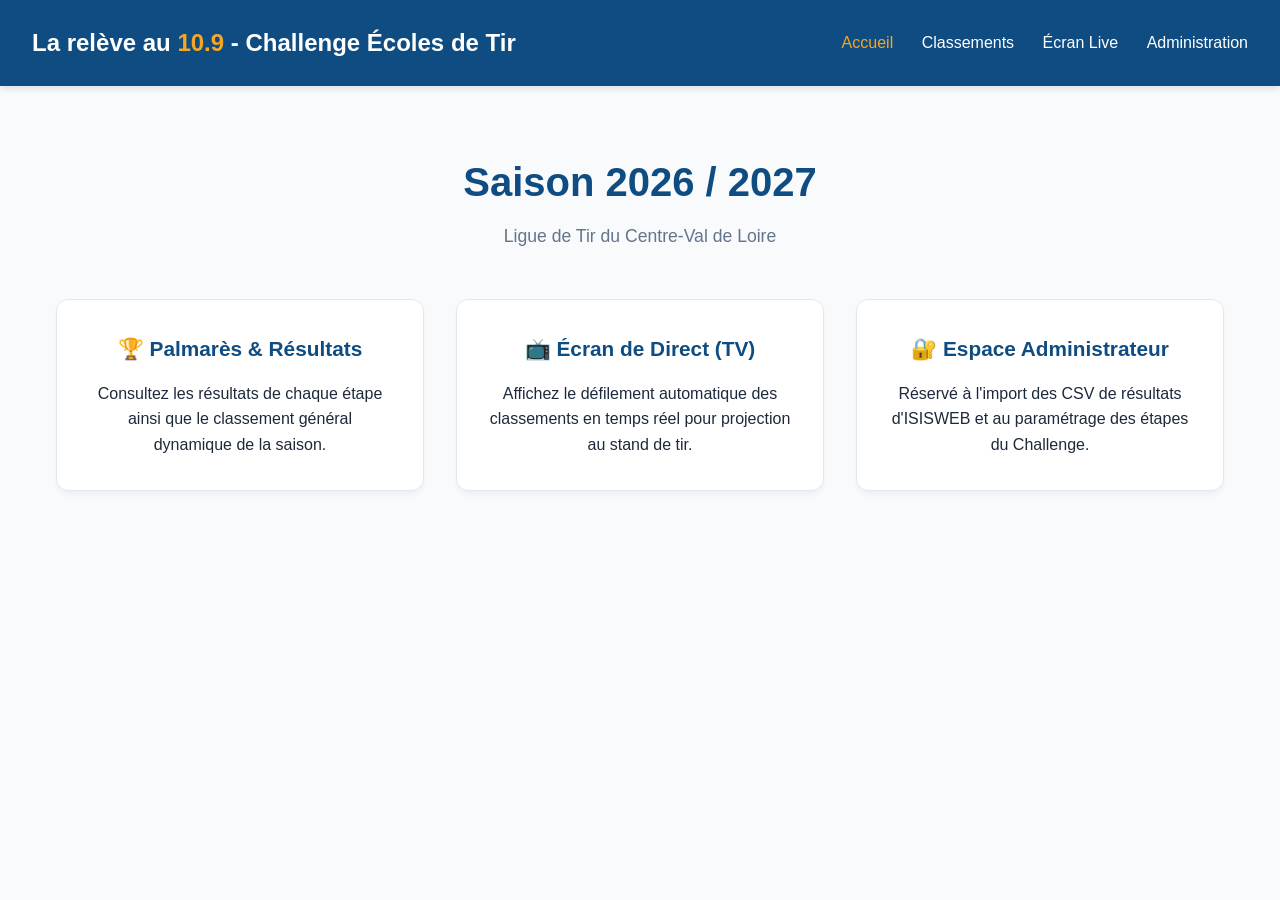
==== public/index.html @ d03ba18c "Création du projet" ====
<!DOCTYPE html>
<html lang="fr">
<head>
    <meta charset="UTF-8">
    <meta name="viewport" content="width=device-width, initial-scale=1.0">
    <title>Challenge EDT : La relève au 10.9</title>
    <link rel="stylesheet" href="assets/css/styles.css">
</head>
<body>
    <header>
        <h1>La relève au <span>10.9</span> - Challenge Écoles de Tir</h1>
        <nav>
            <a href="index.html" class="active">Accueil</a>
            <a href="palmares.html">Classements</a>
            <a href="direct.html">Écran Live</a>
            <a href="admin.html">Administration</a>
        </nav>
    </header>

    <div class="container" style="text-align: center; margin-top: 4rem;">
        <h2 style="font-size: 2.5rem; color: var(--primary);">Saison 2026 / 2027</h2>
        <p style="color: var(--text-muted); font-size: 1.1rem; margin-top: 0.5rem;">Ligue de Tir du Centre-Val de Loire</p>

        <div class="grid-menu">
            <a href="palmares.html" class="card">
                <h2>🏆 Palmarès & Résultats</h2>
                <p>Consultez les résultats de chaque étape ainsi que le classement général dynamique de la saison.</p>
            </a>
            <a href="direct.html" class="card">
                <h2>📺 Écran de Direct (TV)</h2>
                <p>Affichez le défilement automatique des classements en temps réel pour projection au stand de tir.</p>
            </a>
            <a href="admin.html" class="card">
                <h2>🔐 Espace Administrateur</h2>
                <p>Réservé à l'import des CSV de résultats d'ISISWEB et au paramétrage des étapes du Challenge.</p>
            </a>
        </div>
    </div>
</body>
</html>
---- public/assets/css/styles.css ----
/* Thème & Variables de couleur */
:root {
    --primary: #0f4c81;       /* Bleu Royal Sportif */
    --primary-light: #eaf2f9; /* Pastel d'arrière-plan */
    --accent: #f5a623;        /* Or / Cible */
    --bg-main: #f8fafc;       /* Gris très clair */
    --card-bg: #ffffff;
    --text-dark: #1e293b;
    --text-muted: #64748b;
    --border-color: #e2e8f0;
    --success: #10b981;
    --danger: #ef4444;
}

* {
    box-sizing: border-box;
    margin: 0;
    padding: 0;
}

body {
    font-family: 'Plus Jakarta Sans', 'Segoe UI', Tahoma, Geneva, Verdana, sans-serif;
    background-color: var(--bg-main);
    color: var(--text-dark);
    line-height: 1.6;
}

/* En-têtes & Navigation */
header {
    background-color: var(--primary);
    color: white;
    padding: 1.5rem 2rem;
    box-shadow: 0 4px 6px -1px rgba(0, 0, 0, 0.1);
    display: flex;
    justify-content: space-between;
    align-items: center;
}

header h1 {
    font-size: 1.5rem;
    font-weight: 700;
}

header h1 span {
    color: var(--accent);
}

nav a {
    color: white;
    text-decoration: none;
    margin-left: 1.5rem;
    font-weight: 500;
    transition: color 0.3s;
}

nav a:hover, nav a.active {
    color: var(--accent);
}

/* Conteneurs */
.container {
    max-width: 1200px;
    margin: 2rem auto;
    padding: 0 1rem;
}

/* Cartes (Dashboard Index) */
.grid-menu {
    display: grid;
    grid-template-columns: repeat(auto-fit, minmax(300px, 1fr));
    gap: 2rem;
    margin-top: 3rem;
}

.card {
    background-color: var(--card-bg);
    border-radius: 12px;
    padding: 2rem;
    box-shadow: 0 4px 6px -1px rgba(0,0,0,0.05);
    border: 1px solid var(--border-color);
    transition: transform 0.3s, box-shadow 0.3s;
    cursor: pointer;
    text-decoration: none;
    color: inherit;
}

.card:hover {
    transform: translateY(-5px);
    box-shadow: 0 10px 15px -3px rgba(0,0,0,0.1);
}

.card h2 {
    color: var(--primary);
    margin-bottom: 1rem;
    font-size: 1.3rem;
}

/* Boutons */
.btn {
    display: inline-flex;
    align-items: center;
    justify-content: center;
    background-color: var(--primary);
    color: white;
    padding: 0.75rem 1.5rem;
    border-radius: 8px;
    font-weight: 600;
    border: none;
    cursor: pointer;
    transition: background-color 0.2s;
}

.btn:hover {
    background-color: #0b3a62;
}

.btn-accent {
    background-color: var(--accent);
    color: var(--text-dark);
}

.btn-accent:hover {
    background-color: #e09212;
}

.btn-danger {
    background-color: var(--danger);
}

.btn-danger:hover {
    background-color: #dc2626;
}

/* Formulaires & Filtres */
.filter-bar {
    background-color: var(--card-bg);
    padding: 1.5rem;
    border-radius: 12px;
    box-shadow: 0 1px 3px rgba(0,0,0,0.05);
    margin-bottom: 2rem;
    display: flex;
    flex-wrap: wrap;
    gap: 1.5rem;
    align-items: flex-end;
}

.form-group {
    display: flex;
    flex-direction: column;
    gap: 0.5rem;
    flex: 1;
    min-width: 200px;
}

label {
    font-size: 0.85rem;
    font-weight: 600;
    color: var(--text-muted);
}

select, input[type="file"], input[type="text"], input[type="password"] {
    padding: 0.75rem;
    border-radius: 8px;
    border: 1px solid var(--border-color);
    background-color: #f8fafc;
    font-size: 0.95rem;
}

/* Tableaux */
.table-container {
    background-color: var(--card-bg);
    border-radius: 12px;
    box-shadow: 0 1px 3px rgba(0,0,0,0.05);
    overflow-x: auto;
    border: 1px solid var(--border-color);
}

table {
    width: 100%;
    border-collapse: collapse;
    text-align: left;
}

th {
    background-color: var(--primary-light);
    color: var(--primary);
    font-weight: 700;
    padding: 1rem;
    font-size: 0.9rem;
    text-transform: uppercase;
}

td {
    padding: 1rem;
    border-bottom: 1px solid var(--border-color);
    font-size: 0.95rem;
}

tr:last-child td {
    border-bottom: none;
}

tr:nth-child(even) {
    background-color: #f8fafc;
}

/* Panneau d'administration */
.admin-grid {
    display: grid;
    grid-template-columns: 1fr 2fr;
    gap: 2rem;
}

.auth-card {
    max-width: 400px;
    margin: 10% auto;
    background: white;
    padding: 2.5rem;
    border-radius: 12px;
    box-shadow: 0 4px 6px -1px rgba(0,0,0,0.1);
}

/* Zone d'importation CSV */
.dropzone {
    border: 2px dashed var(--primary);
    background-color: var(--primary-light);
    padding: 2rem;
    text-align: center;
    border-radius: 8px;
    cursor: pointer;
    margin-top: 1rem;
}

/* --- Styles spécifiques pour l'exportation PDF --- */
.pdf-layout {
    display: none; /* Masqué à l'écran */
}

@media print {
    body {
        background-color: white;
    }
    .no-print {
        display: none !important;
    }
}
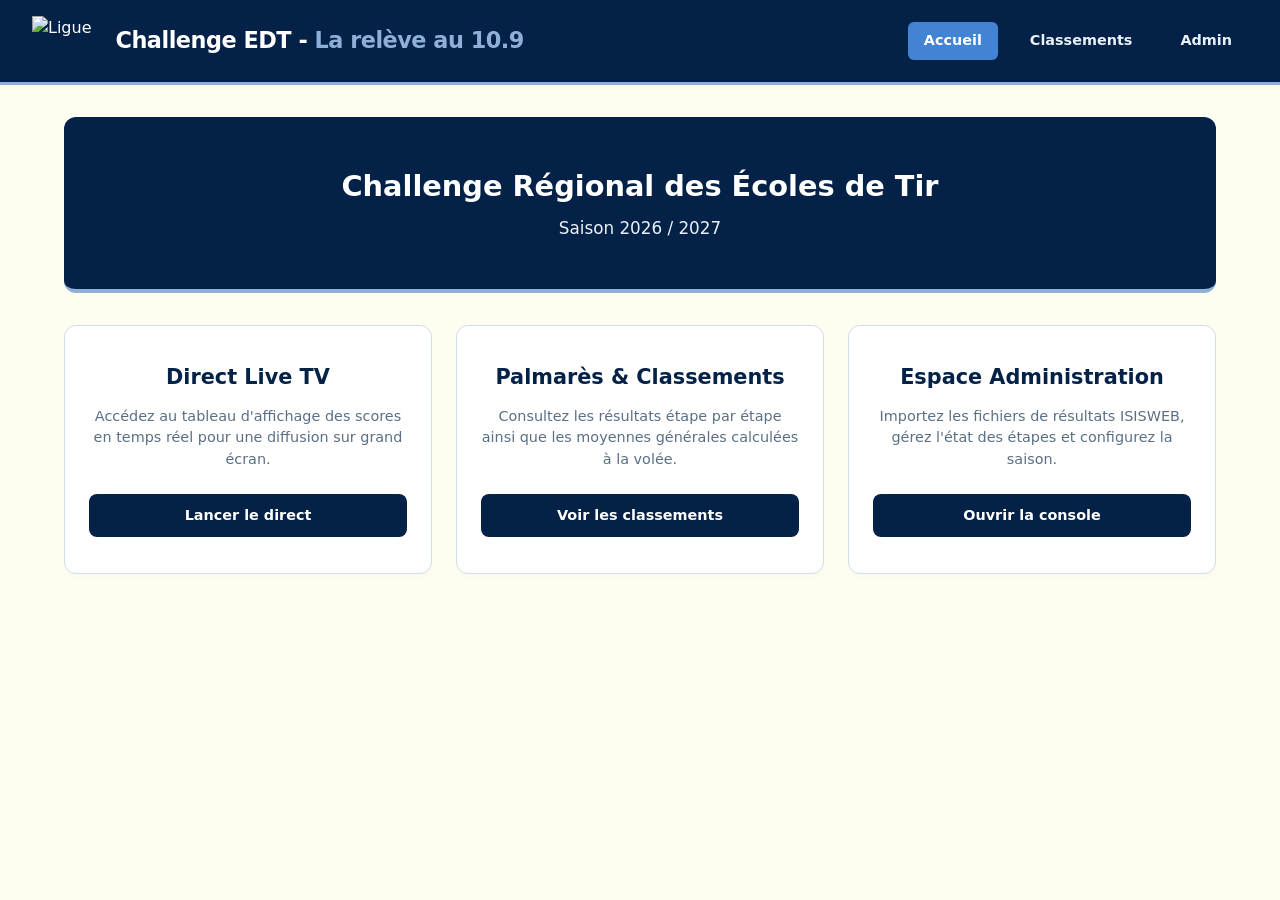
==== commit e12aa09e: "MAJ style" ====
--- a/public/index.html
+++ b/public/index.html
@@ -3,36 +3,54 @@
 <head>
     <meta charset="UTF-8">
     <meta name="viewport" content="width=device-width, initial-scale=1.0">
-    <title>Challenge EDT : La relève au 10.9</title>
+    <title>Challenge EDT 10.9</title>
     <link rel="stylesheet" href="assets/css/styles.css">
 </head>
 <body>
     <header>
-        <h1>La relève au <span>10.9</span> - Challenge Écoles de Tir</h1>
+        <div class="header-left">
+            <img src="logo.png" alt="Ligue" class="header-logo">
+            <h1>Challenge EDT - <span>La relève au 10.9</span></h1>
+        </div>
         <nav>
             <a href="index.html" class="active">Accueil</a>
             <a href="palmares.html">Classements</a>
-            <a href="direct.html">Écran Live</a>
-            <a href="admin.html">Administration</a>
+            <a href="admin.html">Admin</a>
         </nav>
     </header>
 
-    <div class="container" style="text-align: center; margin-top: 4rem;">
-        <h2 style="font-size: 2.5rem; color: var(--primary);">Saison 2026 / 2027</h2>
-        <p style="color: var(--text-muted); font-size: 1.1rem; margin-top: 0.5rem;">Ligue de Tir du Centre-Val de Loire</p>
+    <div class="container">
+        <div class="hero">
+            <h2>Challenge Régional des Écoles de Tir</h2>
+            <p>Saison 2026 / 2027</p>
+        </div>
 
-        <div class="grid-menu">
-            <a href="palmares.html" class="card">
-                <h2>🏆 Palmarès & Résultats</h2>
-                <p>Consultez les résultats de chaque étape ainsi que le classement général dynamique de la saison.</p>
+        <div class="home-grid">
+            <!-- Carte Direct TV -->
+            <a href="direct.html" class="home-card">
+                <div>
+                    <h3>Direct Live TV</h3>
+                    <p>Accédez au tableau d'affichage des scores en temps réel pour une diffusion sur grand écran.</p>
+                </div>
+                <span class="btn btn-primary" style="width: 100%;">Lancer le direct</span>
             </a>
-            <a href="direct.html" class="card">
-                <h2>📺 Écran de Direct (TV)</h2>
-                <p>Affichez le défilement automatique des classements en temps réel pour projection au stand de tir.</p>
+
+            <!-- Carte Palmarès -->
+            <a href="palmares.html" class="home-card">
+                <div>
+                    <h3>Palmarès & Classements</h3>
+                    <p>Consultez les résultats étape par étape ainsi que les moyennes générales calculées à la volée.</p>
+                </div>
+                <span class="btn btn-primary" style="width: 100%;">Voir les classements</span>
             </a>
-            <a href="admin.html" class="card">
-                <h2>🔐 Espace Administrateur</h2>
-                <p>Réservé à l'import des CSV de résultats d'ISISWEB et au paramétrage des étapes du Challenge.</p>
+
+            <!-- Carte Admin -->
+            <a href="admin.html" class="home-card">
+                <div>
+                    <h3>Espace Administration</h3>
+                    <p>Importez les fichiers de résultats ISISWEB, gérez l'état des étapes et configurez la saison.</p>
+                </div>
+                <span class="btn btn-primary" style="width: 100%;">Ouvrir la console</span>
             </a>
         </div>
     </div>
--- a/public/assets/css/styles.css
+++ b/public/assets/css/styles.css
@@ -1,15 +1,15 @@
-/* Thème & Variables de couleur */
 :root {
-    --primary: #0f4c81;       /* Bleu Royal Sportif */
-    --primary-light: #eaf2f9; /* Pastel d'arrière-plan */
-    --accent: #f5a623;        /* Or / Cible */
-    --bg-main: #f8fafc;       /* Gris très clair */
+    --bg-main: #fffdef; /* Fond beige doux */
+    --primary: #042247; /* Bleu marine profond */
+    --primary-light: #8dafd8; /* Bleu clair pastel */
+    --accent: #4283d3; /* Bleu d'action */
+    --text-dark: #042247;
+    --text-muted: #5b6f84;
+    --border-color: #d0deeb;
     --card-bg: #ffffff;
-    --text-dark: #1e293b;
-    --text-muted: #64748b;
-    --border-color: #e2e8f0;
-    --success: #10b981;
-    --danger: #ef4444;
+    --success: #2e7d32;
+    --danger: #c62828;
+    --font-family: 'Segoe UI', system-ui, -apple-system, sans-serif;
 }
 
 * {
@@ -19,160 +19,190 @@
 }
 
 body {
-    font-family: 'Plus Jakarta Sans', 'Segoe UI', Tahoma, Geneva, Verdana, sans-serif;
     background-color: var(--bg-main);
     color: var(--text-dark);
-    line-height: 1.6;
-}
-
-/* En-têtes & Navigation */
+    font-family: var(--font-family);
+    line-height: 1.5;
+}
+
+/* En-tête */
 header {
     background-color: var(--primary);
     color: white;
-    padding: 1.5rem 2rem;
-    box-shadow: 0 4px 6px -1px rgba(0, 0, 0, 0.1);
+    padding: 1rem 2rem;
     display: flex;
     justify-content: space-between;
     align-items: center;
+    border-bottom: 3px solid var(--primary-light);
+}
+
+.header-left {
+    display: flex;
+    align-items: center;
+    gap: 1.5rem;
+}
+
+.header-logo {
+    height: 50px;
+    width: auto;
+    object-fit: contain;
 }
 
 header h1 {
-    font-size: 1.5rem;
-    font-weight: 700;
+    font-size: 1.4rem;
+    font-weight: 700;
+    letter-spacing: -0.5px;
 }
 
 header h1 span {
-    color: var(--accent);
-}
-
-nav a {
-    color: white;
+    color: var(--primary-light);
+}
+
+header nav {
+    display: flex;
+    gap: 1rem;
+}
+
+header nav a {
+    color: #eaf2f9;
     text-decoration: none;
-    margin-left: 1.5rem;
-    font-weight: 500;
-    transition: color 0.3s;
-}
-
-nav a:hover, nav a.active {
-    color: var(--accent);
-}
-
-/* Conteneurs */
+    font-weight: 600;
+    font-size: 0.9rem;
+    padding: 0.5rem 1rem;
+    border-radius: 6px;
+    transition: all 0.2s ease;
+}
+
+header nav a:hover, header nav a.active {
+    background-color: var(--accent);
+    color: white;
+}
+
 .container {
     max-width: 1200px;
     margin: 2rem auto;
-    padding: 0 1rem;
-}
-
-/* Cartes (Dashboard Index) */
-.grid-menu {
+    padding: 0 1.5rem;
+}
+
+/* Structure de la Page d'Accueil (index.html) */
+.hero {
+    text-align: center;
+    padding: 3rem 1.5rem;
+    background-color: var(--primary);
+    color: white;
+    border-radius: 12px;
+    margin-bottom: 2rem;
+    border-bottom: 4px solid var(--primary-light);
+}
+
+.hero h2 {
+    font-size: 1.8rem;
+    font-weight: 700;
+    margin-bottom: 0.5rem;
+}
+
+.hero p {
+    color: #eaf2f9;
+    font-size: 1.05rem;
+    font-weight: 500;
+}
+
+.home-grid {
     display: grid;
     grid-template-columns: repeat(auto-fit, minmax(300px, 1fr));
-    gap: 2rem;
-    margin-top: 3rem;
-}
-
+    gap: 1.5rem;
+    margin-top: 2rem;
+}
+
+.home-card {
+    background: var(--card-bg);
+    border: 1px solid var(--border-color);
+    border-radius: 12px;
+    padding: 2.25rem 1.5rem;
+    text-align: center;
+    text-decoration: none;
+    color: inherit;
+    transition: transform 0.2s, box-shadow 0.2s, border-color 0.2s;
+    display: flex;
+    flex-direction: column;
+    justify-content: space-between;
+    align-items: center;
+    box-shadow: 0 4px 6px -1px rgba(0, 0, 0, 0.02);
+}
+
+.home-card:hover {
+    transform: translateY(-4px);
+    box-shadow: 0 10px 15px -3px rgba(4, 34, 71, 0.06);
+    border-color: var(--accent);
+}
+
+.home-card h3 {
+    color: var(--primary);
+    font-size: 1.3rem;
+    font-weight: 700;
+    margin-bottom: 0.75rem;
+}
+
+.home-card p {
+    color: var(--text-muted);
+    font-size: 0.9rem;
+    line-height: 1.5;
+    margin-bottom: 1.5rem;
+}
+
+/* Éléments de l'interface d'administration et formulaires */
 .card {
     background-color: var(--card-bg);
+    border: 1px solid var(--border-color);
     border-radius: 12px;
-    padding: 2rem;
-    box-shadow: 0 4px 6px -1px rgba(0,0,0,0.05);
-    border: 1px solid var(--border-color);
-    transition: transform 0.3s, box-shadow 0.3s;
-    cursor: pointer;
-    text-decoration: none;
-    color: inherit;
-}
-
-.card:hover {
-    transform: translateY(-5px);
-    box-shadow: 0 10px 15px -3px rgba(0,0,0,0.1);
-}
-
-.card h2 {
+    padding: 1.5rem;
+    margin-bottom: 1.5rem;
+    box-shadow: 0 4px 6px -1px rgba(0, 0, 0, 0.03);
+}
+
+.card h3 {
     color: var(--primary);
+    font-size: 1.15rem;
     margin-bottom: 1rem;
-    font-size: 1.3rem;
-}
-
-/* Boutons */
-.btn {
-    display: inline-flex;
-    align-items: center;
-    justify-content: center;
-    background-color: var(--primary);
-    color: white;
-    padding: 0.75rem 1.5rem;
-    border-radius: 8px;
-    font-weight: 600;
-    border: none;
-    cursor: pointer;
-    transition: background-color 0.2s;
-}
-
-.btn:hover {
-    background-color: #0b3a62;
-}
-
-.btn-accent {
-    background-color: var(--accent);
-    color: var(--text-dark);
-}
-
-.btn-accent:hover {
-    background-color: #e09212;
-}
-
-.btn-danger {
-    background-color: var(--danger);
-}
-
-.btn-danger:hover {
-    background-color: #dc2626;
-}
-
-/* Formulaires & Filtres */
-.filter-bar {
-    background-color: var(--card-bg);
-    padding: 1.5rem;
-    border-radius: 12px;
-    box-shadow: 0 1px 3px rgba(0,0,0,0.05);
-    margin-bottom: 2rem;
-    display: flex;
-    flex-wrap: wrap;
-    gap: 1.5rem;
-    align-items: flex-end;
+    border-bottom: 2px solid var(--bg-main);
+    padding-bottom: 0.5rem;
+    font-weight: 700;
 }
 
 .form-group {
     display: flex;
     flex-direction: column;
     gap: 0.5rem;
-    flex: 1;
-    min-width: 200px;
+    margin-bottom: 1rem;
 }
 
 label {
+    font-weight: 600;
     font-size: 0.85rem;
-    font-weight: 600;
-    color: var(--text-muted);
-}
-
-select, input[type="file"], input[type="text"], input[type="password"] {
-    padding: 0.75rem;
+    color: var(--text-dark);
+}
+
+input, select {
+    padding: 0.65rem;
+    border: 1px solid var(--border-color);
+    background-color: var(--bg-main);
     border-radius: 8px;
-    border: 1px solid var(--border-color);
-    background-color: #f8fafc;
+    color: var(--text-dark);
+    font-family: inherit;
     font-size: 0.95rem;
 }
 
-/* Tableaux */
+input:focus, select:focus {
+    outline: none;
+    border-color: var(--accent);
+}
+
+/* Style général des tableaux sur le site */
 .table-container {
-    background-color: var(--card-bg);
-    border-radius: 12px;
-    box-shadow: 0 1px 3px rgba(0,0,0,0.05);
     overflow-x: auto;
     border: 1px solid var(--border-color);
+    border-radius: 8px;
+    background-color: var(--card-bg);
 }
 
 table {
@@ -185,62 +215,146 @@
     background-color: var(--primary-light);
     color: var(--primary);
     font-weight: 700;
-    padding: 1rem;
+    padding: 0.85rem 1rem;
+    font-size: 0.85rem;
+    text-transform: uppercase;
+}
+
+td {
+    padding: 0.85rem 1rem;
+    border-bottom: 1px solid var(--border-color);
     font-size: 0.9rem;
-    text-transform: uppercase;
-}
-
-td {
-    padding: 1rem;
-    border-bottom: 1px solid var(--border-color);
-    font-size: 0.95rem;
+    color: var(--text-dark);
 }
 
 tr:last-child td {
     border-bottom: none;
 }
 
-tr:nth-child(even) {
-    background-color: #f8fafc;
-}
-
-/* Panneau d'administration */
-.admin-grid {
-    display: grid;
-    grid-template-columns: 1fr 2fr;
-    gap: 2rem;
-}
-
-.auth-card {
-    max-width: 400px;
-    margin: 10% auto;
-    background: white;
-    padding: 2.5rem;
-    border-radius: 12px;
-    box-shadow: 0 4px 6px -1px rgba(0,0,0,0.1);
-}
-
-/* Zone d'importation CSV */
-.dropzone {
-    border: 2px dashed var(--primary);
+tr:nth-child(even) td {
+    background-color: rgba(141, 175, 216, 0.04);
+}
+
+/* Badges */
+.badge {
+    display: inline-block;
+    padding: 0.25rem 0.5rem;
+    border-radius: 4px;
+    font-size: 0.75rem;
+    font-weight: 700;
+    text-transform: uppercase;
+}
+
+.badge-primary {
     background-color: var(--primary-light);
-    padding: 2rem;
+    color: var(--primary);
+}
+
+.badge-success {
+    background-color: #e8f5e9;
+    color: var(--success);
+}
+
+.btn {
+    display: inline-block;
+    padding: 0.65rem 1.25rem;
+    border: none;
+    border-radius: 8px;
+    font-weight: 600;
+    cursor: pointer;
+    font-size: 0.9rem;
     text-align: center;
-    border-radius: 8px;
-    cursor: pointer;
-    margin-top: 1rem;
-}
-
-/* --- Styles spécifiques pour l'exportation PDF --- */
-.pdf-layout {
-    display: none; /* Masqué à l'écran */
-}
-
-@media print {
-    body {
-        background-color: white;
-    }
-    .no-print {
-        display: none !important;
-    }
+}
+
+.btn-primary {
+    background-color: var(--primary);
+    color: white;
+}
+
+.btn-danger {
+    background-color: var(--danger);
+    color: white;
+}
+
+/* ======================================================================
+   ZONE D'EXPORTATION PDF (DESIGN ÉPURÉ & SOBRE SUR FOND BLANC)
+   ====================================================================== */
+#palmares-print-zone {
+    background-color: #ffffff !important;
+    color: #0f172a !important;
+    border: 1px solid #e2e8f0 !important;
+    border-radius: 8px !important;
+    box-shadow: none !important;
+}
+
+/* En-tête épuré du document */
+.pdf-header {
+    display: flex;
+    align-items: center;
+    justify-content: space-between;
+    margin-bottom: 1.5rem;
+    border-bottom: 1px solid #cbd5e1;
+    padding-bottom: 1rem;
+}
+
+.pdf-header-title h2 {
+    color: #042247 !important;
+    font-size: 1.35rem;
+    font-weight: 800;
+    margin: 0;
+}
+
+.pdf-header-title h3 {
+    color: #4b5563 !important;
+    font-size: 1rem;
+    font-weight: 500;
+    margin: 0.2rem 0 0 0;
+}
+
+.pdf-meta {
+    font-size: 0.75rem;
+    color: #6b7280;
+    font-weight: 600;
+    text-transform: uppercase;
+    text-align: right;
+}
+
+/* Tableaux épurés et serrés pour l'impression */
+#palmares-print-zone .table-container {
+    border: none !important;
+    border-radius: 0 !important;
+    margin-bottom: 1.5rem;
+}
+
+#palmares-print-zone table {
+    width: 100% !important;
+    border-collapse: collapse !important;
+}
+
+#palmares-print-zone h4 {
+    color: #042247 !important;
+    font-size: 1rem !important;
+    margin: 1.5rem 0 0.5rem 0 !important;
+    border-left: 3px solid #042247 !important;
+    padding-left: 0.5rem !important;
+    font-weight: 700;
+}
+
+#palmares-print-zone th {
+    background-color: #f8fafc !important; /* Gris ultra clair */
+    color: #0f172a !important;
+    border-bottom: 1.5px solid #cbd5e1 !important;
+    padding: 0.5rem !important;
+    font-size: 0.75rem !important;
+}
+
+#palmares-print-zone td {
+    padding: 0.45rem 0.5rem !important;
+    border-bottom: 1px solid #e2e8f0 !important;
+    font-size: 0.8rem !important;
+    color: #334155 !important;
+}
+
+#palmares-print-zone tr:nth-child(even) td {
+    background-color: #fcfcfc !important;
 }
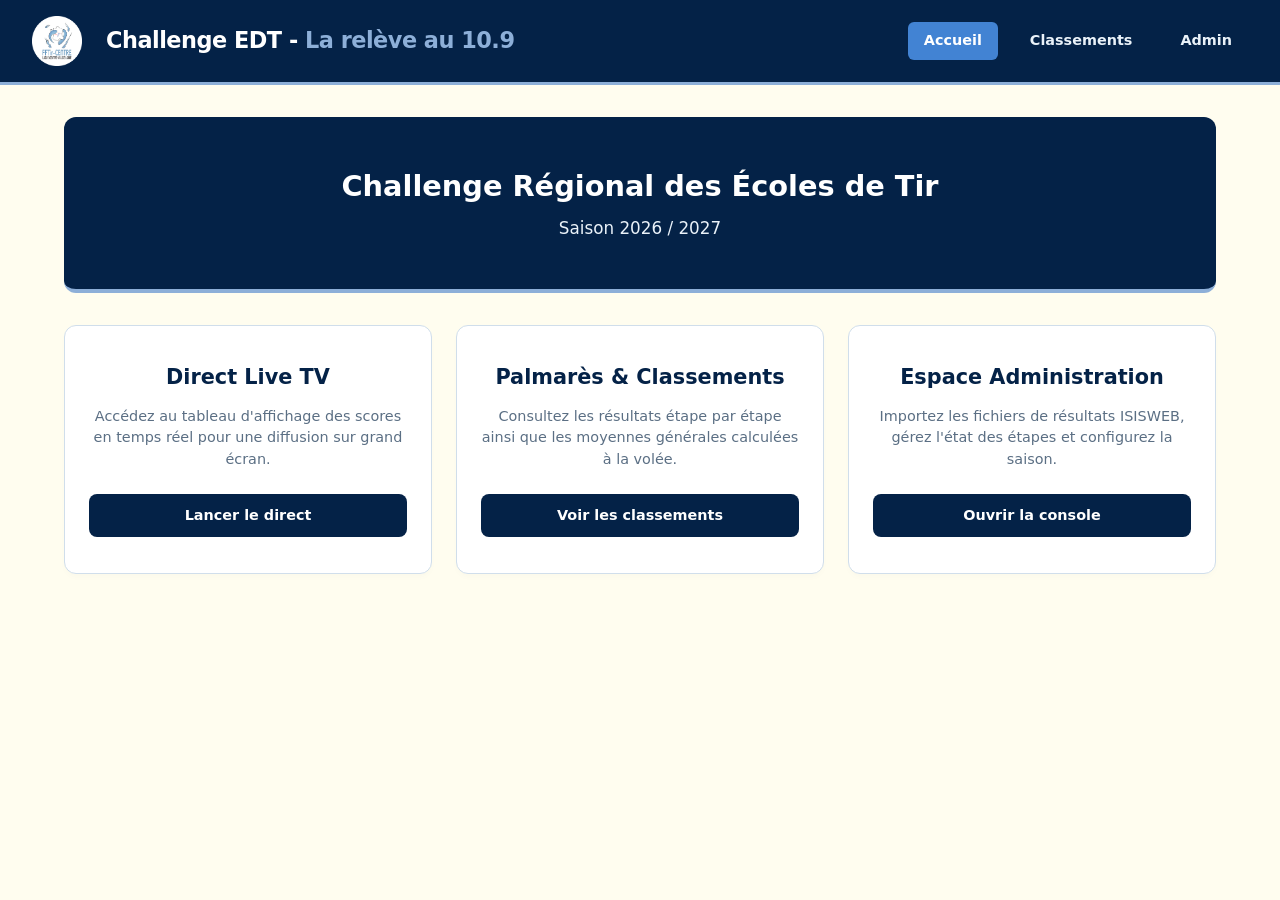
==== commit ad39b8d6: "MAJ styles et fonctionnement" ====
--- a/public/index.html
+++ b/public/index.html
@@ -9,7 +9,7 @@
 <body>
     <header>
         <div class="header-left">
-            <img src="logo.png" alt="Ligue" class="header-logo">
+            <img src="assets/images/logo.png" alt="Ligue" class="header-logo">
             <h1>Challenge EDT - <span>La relève au 10.9</span></h1>
         </div>
         <nav>
--- a/public/assets/css/styles.css
+++ b/public/assets/css/styles.css
@@ -197,6 +197,51 @@
     border-color: var(--accent);
 }
 
+/* ======================================================================
+   ZONE GLISSER-DÉPOSER (DROP ZONE - ADMIN)
+   ====================================================================== */
+.drop-zone {
+    width: 100%;
+    height: 150px;
+    padding: 1.5rem;
+    display: flex;
+    flex-direction: column;
+    align-items: center;
+    justify-content: center;
+    text-align: center;
+    cursor: pointer;
+    border: 2px dashed var(--accent);
+    border-radius: 8px;
+    background-color: rgba(66, 131, 211, 0.03);
+    color: var(--text-muted);
+    font-weight: 600;
+    font-size: 0.95rem;
+    transition: all 0.2s ease-in-out;
+}
+
+.drop-zone:hover {
+    background-color: rgba(66, 131, 211, 0.08);
+    border-color: var(--primary);
+    color: var(--primary);
+}
+
+.drop-zone--over {
+    border-style: solid;
+    background-color: rgba(66, 131, 211, 0.15);
+    color: var(--primary);
+    border-color: var(--primary);
+    transform: scale(1.01);
+}
+
+.drop-zone input[type="file"] {
+    display: none;
+}
+
+.drop-zone-icon {
+    font-size: 2rem;
+    margin-bottom: 0.5rem;
+}
+
 /* Style général des tableaux sur le site */
 .table-container {
     overflow-x: auto;
